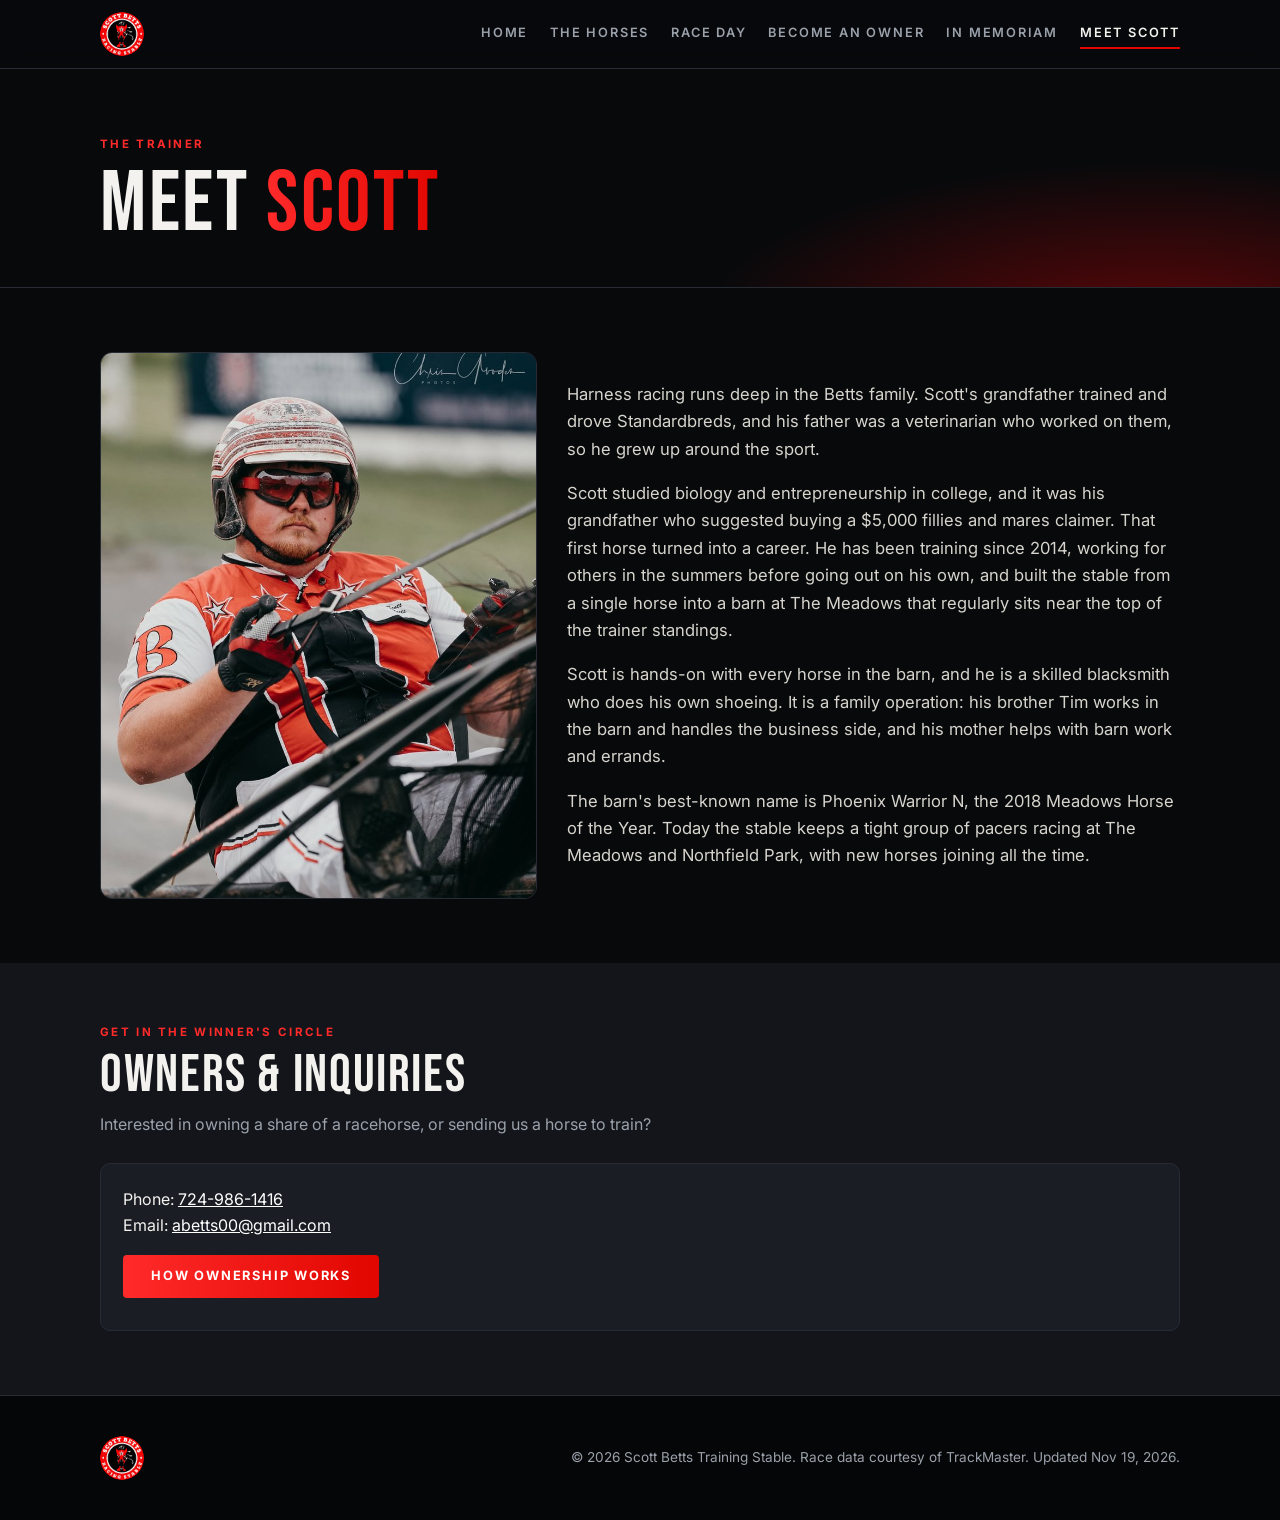
==== about.html @ 50eb7ccc "Daily update: Punchin Preacher 8th at The Meadows (11/18); purses for 1 starts" ====
<!doctype html>
<html lang="en"><head>
<meta charset="utf-8"><meta name="viewport" content="width=device-width,initial-scale=1">
<title>Meet Scott | Scott Betts Training Stable</title>
<meta name="description" content="Home of 2018 Meadows Horse of the Year Phoenix Warrior N">
<meta name="theme-color" content="#08090b">
<link rel="preconnect" href="https://fonts.googleapis.com"><link rel="preconnect" href="https://fonts.gstatic.com" crossorigin>
<link href="https://fonts.googleapis.com/css2?family=Bebas+Neue&family=Inter:wght@400;600;700;800&display=swap" rel="stylesheet">
<link rel="stylesheet" href="style.css">
</head><body>
<header class="site"><div class="wrap"><a class="brand" href="index.html"><img src="logo.png" alt="Scott Betts Training Stable"></a><nav><a href="index.html" class="">Home</a><a href="horses.html" class="">The Horses</a><a href="racing.html" class="">Race Day</a><a href="owners.html" class="">Become an Owner</a><a href="memoriam.html" class="">In Memoriam</a><a href="about.html" class="on">Meet Scott</a></nav></div></header>

<div class="page-head"><div class="wrap"><div class="eyebrow">The trainer</div><h1>Meet <span class="grad">Scott</span></h1></div></div>
<section><div class="wrap about">
<div class="photo"><img src="scott.jpg" alt="Scott Betts"></div>
<div class="story"><p>Harness racing runs deep in the Betts family. Scott&#x27;s grandfather trained and drove Standardbreds, and his father was a veterinarian who worked on them, so he grew up around the sport.</p><p>Scott studied biology and entrepreneurship in college, and it was his grandfather who suggested buying a $5,000 fillies and mares claimer. That first horse turned into a career. He has been training since 2014, working for others in the summers before going out on his own, and built the stable from a single horse into a barn at The Meadows that regularly sits near the top of the trainer standings.</p><p>Scott is hands-on with every horse in the barn, and he is a skilled blacksmith who does his own shoeing. It is a family operation: his brother Tim works in the barn and handles the business side, and his mother helps with barn work and errands.</p><p>The barn&#x27;s best-known name is Phoenix Warrior N, the 2018 Meadows Horse of the Year. Today the stable keeps a tight group of pacers racing at The Meadows and Northfield Park, with new horses joining all the time.</p></div>
</div></section><section class="alt"><div class="wrap"><div class="eyebrow">Get in the winner's circle</div><h2>Owners &amp; Inquiries</h2><p class="sub">Interested in owning a share of a racehorse, or sending us a horse to train?</p><div class="card">Phone: <a href="tel:724-986-1416">724-986-1416</a><br>Email: <a href="mailto:abetts00@gmail.com">abetts00@gmail.com</a><p style="margin:16px 0 0"><a class="btn" href="owners.html">How ownership works</a></p></div></div></section>
<footer><div class="wrap"><a class="brand" href="index.html"><img src="logo.png" alt="Scott Betts Training Stable"></a><div>&copy; 2026 Scott Betts Training Stable. Race data courtesy of TrackMaster. Updated Nov 19, 2026.</div></div></footer>
</body></html>
---- style.css ----
:root{--bg:#08090b;--panel:#13151a;--panel2:#1a1d24;--line:#272b34;--text:#f3f2ee;--mute:#9aa1ab;--gold:#ffffff;--flame:#e10600;--flame2:#ff2a2a}*{box-sizing:border-box}html{scroll-behavior:smooth}body{margin:0;background:var(--bg);color:var(--text);font:16px/1.65 Inter,system-ui,sans-serif;-webkit-font-smoothing:antialiased}a{color:var(--gold)}img{max-width:100%}.wrap{max-width:1120px;margin:0 auto;padding:0 20px}h1,h2,h3,.disp{font-family:'Bebas Neue',Impact,sans-serif;font-weight:400;text-transform:uppercase;letter-spacing:.03em;line-height:1}.grad{background:linear-gradient(90deg,var(--flame2),var(--flame));-webkit-background-clip:text;background-clip:text;color:transparent}header.site{position:sticky;top:0;z-index:50;background:rgba(8,9,11,.82);backdrop-filter:blur(10px);border-bottom:1px solid var(--line)}header.site .wrap{display:flex;flex-wrap:wrap;align-items:center;gap:10px 26px;padding:12px 20px}.brand{display:flex;align-items:center;gap:10px;text-decoration:none;color:var(--text);font:400 1.7rem/1 'Bebas Neue',Impact,sans-serif;letter-spacing:.05em;text-transform:uppercase}.brand img{height:44px;width:auto;display:block}.brand b{color:var(--flame2);font-weight:400}nav{display:flex;flex-wrap:wrap;gap:4px 22px;margin-left:auto}nav a{color:var(--mute);text-decoration:none;font:600 .8rem/1 Inter,sans-serif;letter-spacing:.14em;text-transform:uppercase;padding:8px 0;border-bottom:2px solid transparent}nav a:hover,nav a.on{color:var(--text);border-color:var(--flame)}.soc{display:flex;gap:10px}.soc a{display:grid;place-items:center;width:34px;height:34px;border:1px solid var(--line);border-radius:50%;color:var(--text);transition:.2s}.soc a:hover{background:var(--flame);border-color:var(--flame);transform:translateY(-2px)}.soc svg{width:16px;height:16px;fill:currentColor}.hero{position:relative;overflow:hidden;padding:96px 0 84px;background:radial-gradient(900px 420px at 85% 105%,rgba(254,0,2,.45),transparent 65%),radial-gradient(600px 300px at 0% 0%,rgba(254,0,2,.12),transparent 70%),var(--bg)}.hero:before{content:'';position:absolute;inset:0;background:repeating-linear-gradient(115deg,transparent 0 46px,rgba(255,255,255,.035) 46px 48px);pointer-events:none}.hero .wrap{position:relative}.badge{display:inline-block;border:1px solid var(--gold);color:var(--gold);padding:7px 14px;border-radius:99px;font:700 .72rem/1 Inter,sans-serif;letter-spacing:.18em;text-transform:uppercase;margin-bottom:22px}.hero h1{font-size:clamp(3.4rem,11vw,8.2rem);margin:0 0 16px}.hero p.tag{font-size:clamp(1.05rem,2.2vw,1.35rem);color:#d6d4cd;max-width:640px;margin:0 0 30px}.btn{display:inline-block;background:linear-gradient(90deg,var(--flame2),var(--flame));color:#fff;padding:15px 28px;border-radius:4px;text-decoration:none;font:700 .8rem/1 Inter,sans-serif;letter-spacing:.14em;text-transform:uppercase;margin:0 10px 10px 0;transition:.2s}.btn:hover{transform:translateY(-2px);box-shadow:0 8px 28px rgba(254,0,2,.4)}.btn.alt{background:transparent;border:1.5px solid var(--text);color:var(--text)}.btn.alt:hover{box-shadow:none;background:var(--text);color:var(--bg)}.stats{background:var(--panel);border-top:1px solid var(--line);border-bottom:1px solid var(--line)}.stats .wrap{display:grid;grid-template-columns:repeat(2,1fr)}@media(min-width:720px){.stats .wrap{grid-template-columns:repeat(4,1fr)}}.stat{padding:28px 10px;text-align:center;border-left:1px solid var(--line)}.stat:first-child{border-left:0}.stat b{display:block;font:400 3.2rem/1 'Bebas Neue',Impact,sans-serif;color:var(--gold)}.stat span{font:600 .7rem/1 Inter,sans-serif;letter-spacing:.18em;text-transform:uppercase;color:var(--mute)}section{padding:64px 0}section.alt{background:var(--panel)}.eyebrow{font:700 .72rem/1 Inter,sans-serif;letter-spacing:.2em;text-transform:uppercase;color:var(--flame2);margin-bottom:10px}section h2{font-size:clamp(2.2rem,5vw,3.4rem);margin:0 0 8px}.sub{color:var(--mute);margin:0 0 26px;max-width:640px}.card{background:var(--panel);border:1px solid var(--line);border-radius:10px;padding:22px}section.alt .card{background:var(--panel2)}.scroll{overflow-x:auto;border:1px solid var(--line);border-radius:10px}table{width:100%;border-collapse:collapse;font-size:.92rem;min-width:640px}th{font:700 .66rem/1 Inter,sans-serif;letter-spacing:.16em;text-transform:uppercase;color:var(--mute);text-align:left;padding:14px 14px;background:var(--panel);border-bottom:1px solid var(--line)}td{padding:13px 14px;border-bottom:1px solid var(--line);vertical-align:top}tr:last-child td{border-bottom:0}tr.win td{background:rgba(254,0,2,.07)}tr.win td:first-child{box-shadow:inset 3px 0 0 var(--gold)}.pill{display:inline-block;font:800 .72rem/1 Inter,sans-serif;padding:5px 9px;border-radius:4px;background:var(--panel2);border:1px solid var(--line);color:var(--text)}.pill.w{background:var(--gold);border-color:var(--gold);color:#000}.pill.x{color:var(--mute)}.cols{display:grid;gap:34px;grid-template-columns:1fr}@media(min-width:900px){.cols{grid-template-columns:2fr 1fr}}.grid{display:grid;gap:18px;grid-template-columns:repeat(auto-fill,minmax(290px,1fr))}.horse{position:relative;overflow:hidden;transition:.2s}.horse:hover{transform:translateY(-3px);border-color:var(--flame)}.horse h3{margin:0 0 4px;font-size:2rem}.horse .pedi{color:var(--mute);font-size:.88rem;margin-bottom:14px}.rec{display:flex;gap:18px;flex-wrap:wrap;margin:10px 0}.rec div{min-width:46px}.rec b{display:block;font:400 1.9rem/1 'Bebas Neue',Impact,sans-serif;color:var(--text)}.rec span{font:700 .62rem/1 Inter,sans-serif;letter-spacing:.14em;text-transform:uppercase;color:var(--mute)}.last{font-size:.86rem;color:var(--mute);border-top:1px solid var(--line);padding-top:12px;margin-top:12px}.new{display:inline-block;background:var(--flame);color:#fff;font:800 .62rem/1 Inter,sans-serif;letter-spacing:.14em;text-transform:uppercase;padding:5px 8px;border-radius:3px;margin-bottom:10px}.about{display:grid;gap:30px;grid-template-columns:1fr;align-items:center}@media(min-width:820px){.about{grid-template-columns:1fr 1.4fr}}.photo{aspect-ratio:4/5;border-radius:12px;border:1px solid var(--line);background:radial-gradient(circle at 70% 90%,rgba(254,0,2,.5),transparent 60%),var(--panel2);display:grid;place-items:center;font:400 7rem/1 'Bebas Neue',Impact,sans-serif;color:rgba(255,255,255,.14);overflow:hidden}.photo img{width:100%;height:100%;object-fit:cover}.story p{color:#d6d4cd;font-size:1.04rem}.vids{display:grid;gap:18px;grid-template-columns:repeat(auto-fill,minmax(320px,1fr))}.vid{aspect-ratio:16/9;border:0;width:100%;border-radius:10px;background:#000}.wins{display:grid;gap:16px;grid-template-columns:repeat(auto-fill,minmax(260px,1fr))}.win-card{border-top:3px solid var(--gold)}.win-card h3{font-size:1.7rem;margin:0 0 4px}.win-card .m{color:var(--mute);font-size:.86rem;margin-bottom:12px}.win-card .t{font:400 2rem/1 'Bebas Neue',Impact,sans-serif;color:var(--gold)}.play{display:inline-block;margin-top:12px;font:800 .72rem/1 Inter,sans-serif;letter-spacing:.14em;text-transform:uppercase;text-decoration:none;color:var(--text);border:1px solid var(--flame);padding:10px 14px;border-radius:4px}.play:hover{background:var(--flame)}.page-head{padding:70px 0 40px;background:radial-gradient(700px 260px at 90% 120%,rgba(254,0,2,.35),transparent 65%),var(--bg);border-bottom:1px solid var(--line)}.page-head h1{font-size:clamp(3rem,8vw,5.4rem);margin:0}.note{font-size:.88rem;color:var(--mute)}footer{border-top:1px solid var(--line);background:#050607;padding:40px 0;color:var(--mute);font-size:.85rem}footer .wrap{display:flex;flex-wrap:wrap;gap:16px 30px;align-items:center;justify-content:space-between}footer .brand{font-size:1.4rem}.page-head.memorial{text-align:center;background:radial-gradient(700px 260px at 50% 130%,rgba(254,0,2,.28),transparent 65%),var(--bg)}.brand img{border-radius:50%}.sf{position:relative;padding:7px;margin-bottom:14px;border-radius:13px}.sf>img,.sf>video,.sf>.sf-ph{position:relative;z-index:1}.sf svg{position:absolute;inset:3.5px;width:calc(100% - 7px);height:calc(100% - 7px);overflow:visible;pointer-events:none;z-index:2}.sf rect{x:0;y:0;width:100%;height:100%;rx:10px;fill:none;stroke-width:7}.sf-track{stroke:var(--line)}.sf-fill{stroke:var(--flame2);stroke-dasharray:var(--p) 100;stroke-linecap:round;filter:drop-shadow(0 0 6px rgba(255,42,42,.55))}.sf.sold .sf-fill{display:none}.sf-tag{position:absolute;z-index:3;top:16px;right:16px;background:var(--flame);color:#fff;text-decoration:none;font:800 .66rem/1 Inter,sans-serif;letter-spacing:.14em;text-transform:uppercase;padding:7px 10px;border-radius:3px;box-shadow:0 4px 14px rgba(0,0,0,.45)}.sf-tag:hover{background:var(--flame2)}.sf.sold .sf-tag{background:var(--panel2);color:var(--mute);border:1px solid var(--line)}.sf-ph{aspect-ratio:4/3;border-radius:8px;display:grid;place-items:center;background:radial-gradient(circle at 70% 90%,rgba(254,0,2,.45),transparent 60%),var(--panel2);font:400 4.6rem/1 'Bebas Neue',Impact,sans-serif;color:rgba(255,255,255,.18)}.sf-legend{display:flex;gap:14px;align-items:center;background:var(--panel);border:1px solid var(--line);border-radius:10px;padding:14px 18px;margin:-8px 0 24px;font-size:.92rem;color:#d6d4cd;max-width:760px}.sf-key{flex:none;width:34px;height:34px;border-radius:7px;background:conic-gradient(var(--flame2) 0 40%,var(--line) 0);-webkit-mask:linear-gradient(#000 0 0) content-box,linear-gradient(#000 0 0);-webkit-mask-composite:xor;mask-composite:exclude;padding:5px}
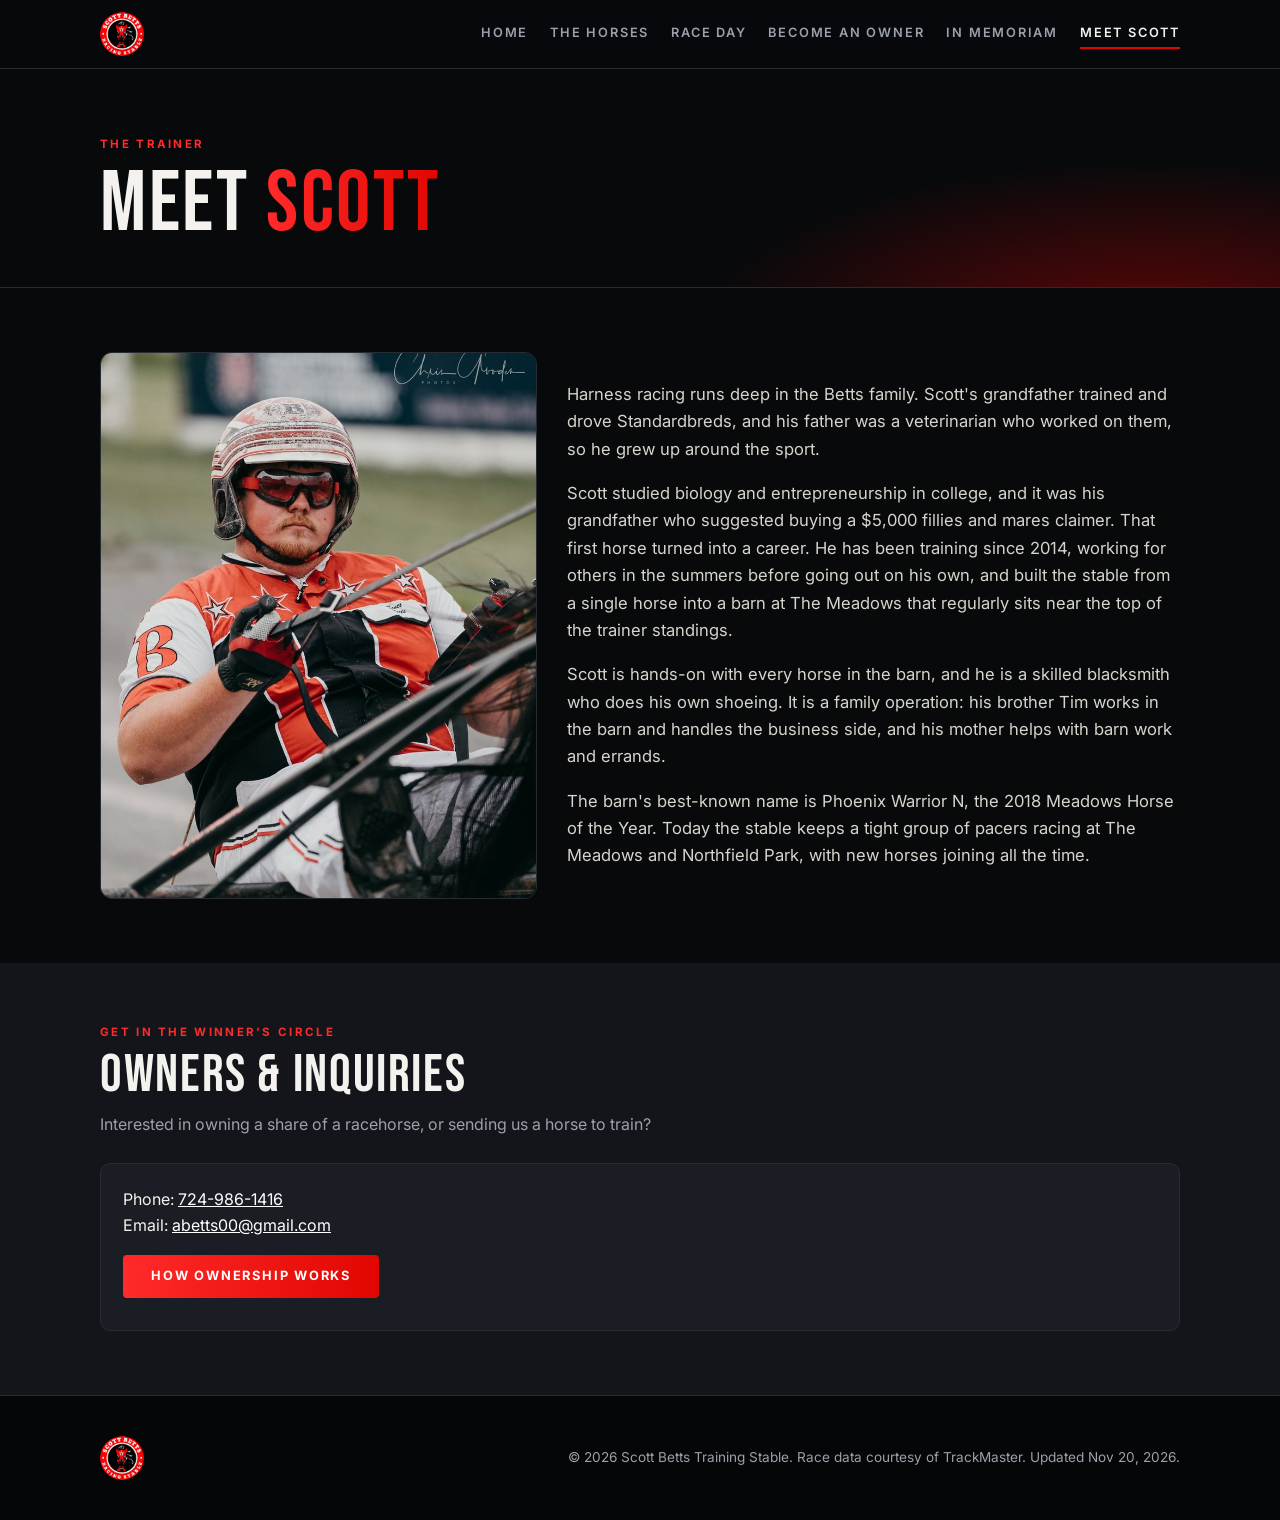
==== commit f47b3033: "Daily update: Looks Like Moni 7th at The Meadows (11/19); Redwhite N Goo Scratched at The Meadows (1" ====
--- a/about.html
+++ b/about.html
@@ -15,5 +15,5 @@
 <div class="photo"><img src="scott.jpg" alt="Scott Betts"></div>
 <div class="story"><p>Harness racing runs deep in the Betts family. Scott&#x27;s grandfather trained and drove Standardbreds, and his father was a veterinarian who worked on them, so he grew up around the sport.</p><p>Scott studied biology and entrepreneurship in college, and it was his grandfather who suggested buying a $5,000 fillies and mares claimer. That first horse turned into a career. He has been training since 2014, working for others in the summers before going out on his own, and built the stable from a single horse into a barn at The Meadows that regularly sits near the top of the trainer standings.</p><p>Scott is hands-on with every horse in the barn, and he is a skilled blacksmith who does his own shoeing. It is a family operation: his brother Tim works in the barn and handles the business side, and his mother helps with barn work and errands.</p><p>The barn&#x27;s best-known name is Phoenix Warrior N, the 2018 Meadows Horse of the Year. Today the stable keeps a tight group of pacers racing at The Meadows and Northfield Park, with new horses joining all the time.</p></div>
 </div></section><section class="alt"><div class="wrap"><div class="eyebrow">Get in the winner's circle</div><h2>Owners &amp; Inquiries</h2><p class="sub">Interested in owning a share of a racehorse, or sending us a horse to train?</p><div class="card">Phone: <a href="tel:724-986-1416">724-986-1416</a><br>Email: <a href="mailto:abetts00@gmail.com">abetts00@gmail.com</a><p style="margin:16px 0 0"><a class="btn" href="owners.html">How ownership works</a></p></div></div></section>
-<footer><div class="wrap"><a class="brand" href="index.html"><img src="logo.png" alt="Scott Betts Training Stable"></a><div>&copy; 2026 Scott Betts Training Stable. Race data courtesy of TrackMaster. Updated Nov 19, 2026.</div></div></footer>
+<footer><div class="wrap"><a class="brand" href="index.html"><img src="logo.png" alt="Scott Betts Training Stable"></a><div>&copy; 2026 Scott Betts Training Stable. Race data courtesy of TrackMaster. Updated Nov 20, 2026.</div></div></footer>
 </body></html>
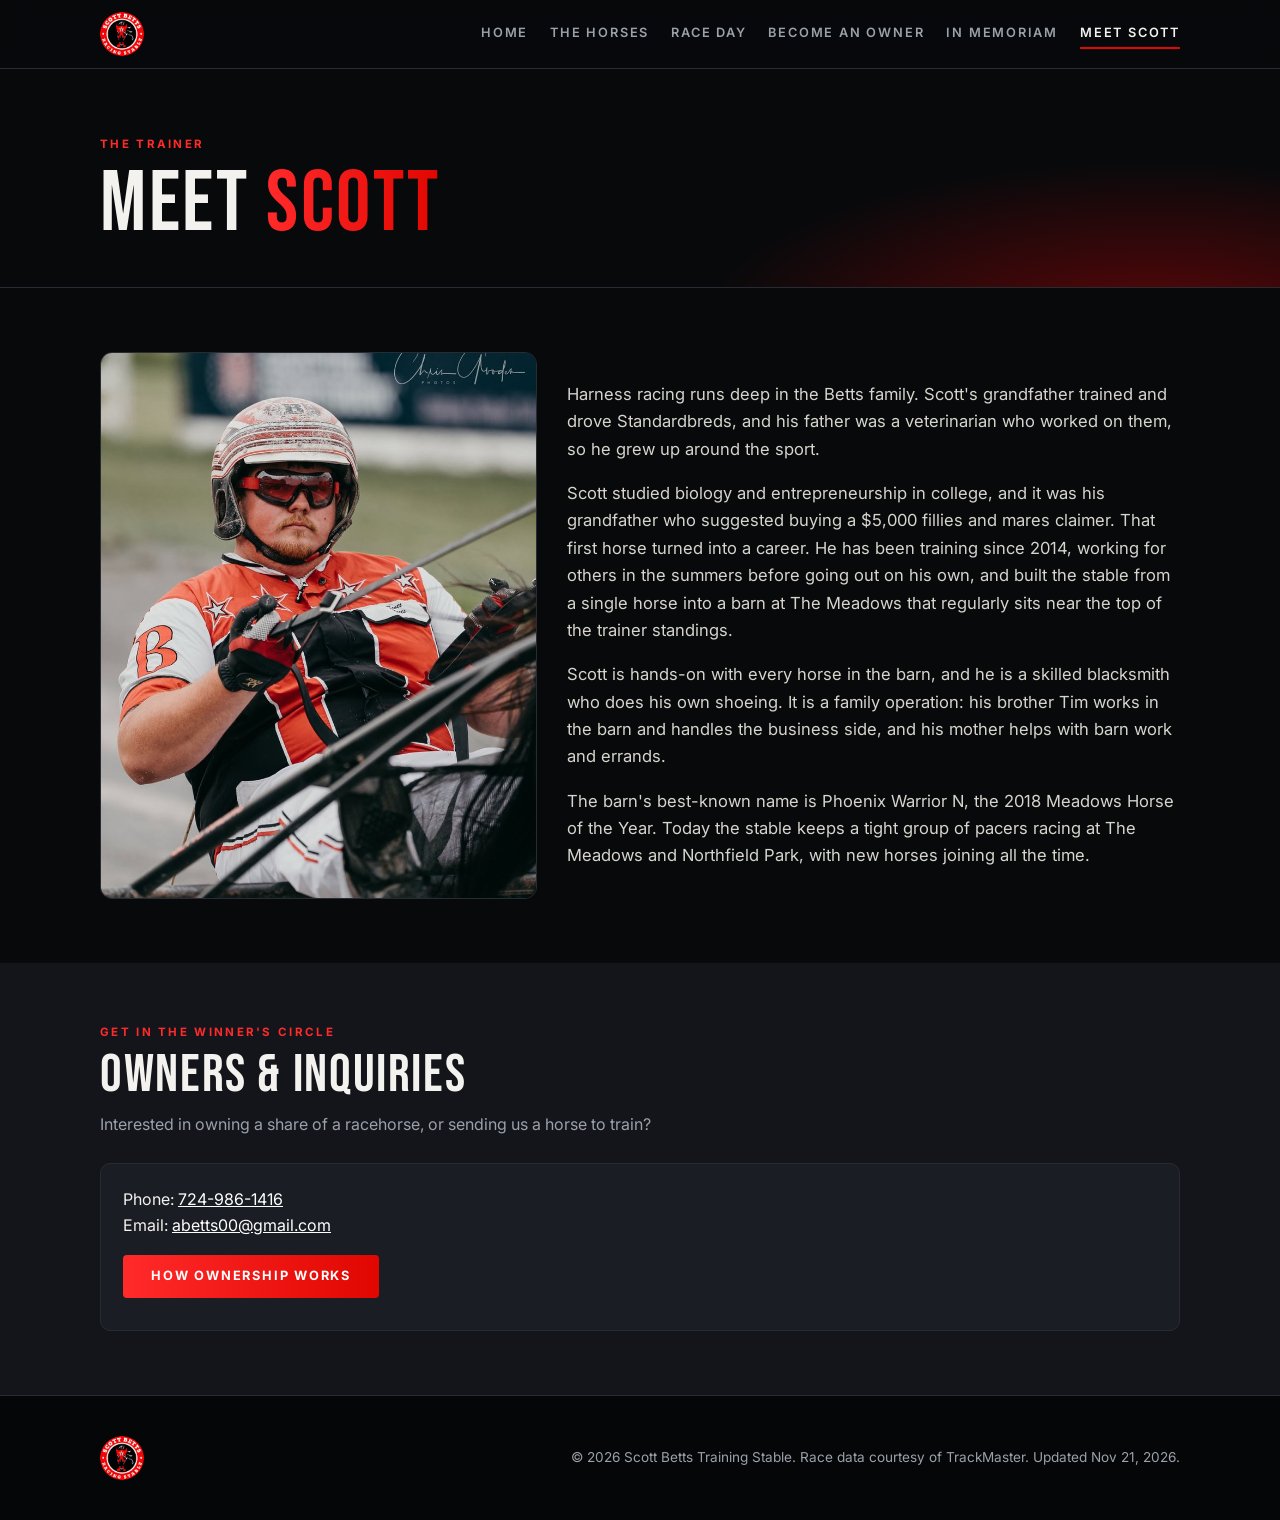
==== commit 2b545861: "Daily update: Three Way Action 4th at The Meadows (11/20); purses for 1 starts" ====
--- a/about.html
+++ b/about.html
@@ -15,5 +15,5 @@
 <div class="photo"><img src="scott.jpg" alt="Scott Betts"></div>
 <div class="story"><p>Harness racing runs deep in the Betts family. Scott&#x27;s grandfather trained and drove Standardbreds, and his father was a veterinarian who worked on them, so he grew up around the sport.</p><p>Scott studied biology and entrepreneurship in college, and it was his grandfather who suggested buying a $5,000 fillies and mares claimer. That first horse turned into a career. He has been training since 2014, working for others in the summers before going out on his own, and built the stable from a single horse into a barn at The Meadows that regularly sits near the top of the trainer standings.</p><p>Scott is hands-on with every horse in the barn, and he is a skilled blacksmith who does his own shoeing. It is a family operation: his brother Tim works in the barn and handles the business side, and his mother helps with barn work and errands.</p><p>The barn&#x27;s best-known name is Phoenix Warrior N, the 2018 Meadows Horse of the Year. Today the stable keeps a tight group of pacers racing at The Meadows and Northfield Park, with new horses joining all the time.</p></div>
 </div></section><section class="alt"><div class="wrap"><div class="eyebrow">Get in the winner's circle</div><h2>Owners &amp; Inquiries</h2><p class="sub">Interested in owning a share of a racehorse, or sending us a horse to train?</p><div class="card">Phone: <a href="tel:724-986-1416">724-986-1416</a><br>Email: <a href="mailto:abetts00@gmail.com">abetts00@gmail.com</a><p style="margin:16px 0 0"><a class="btn" href="owners.html">How ownership works</a></p></div></div></section>
-<footer><div class="wrap"><a class="brand" href="index.html"><img src="logo.png" alt="Scott Betts Training Stable"></a><div>&copy; 2026 Scott Betts Training Stable. Race data courtesy of TrackMaster. Updated Nov 20, 2026.</div></div></footer>
+<footer><div class="wrap"><a class="brand" href="index.html"><img src="logo.png" alt="Scott Betts Training Stable"></a><div>&copy; 2026 Scott Betts Training Stable. Race data courtesy of TrackMaster. Updated Nov 21, 2026.</div></div></footer>
 </body></html>
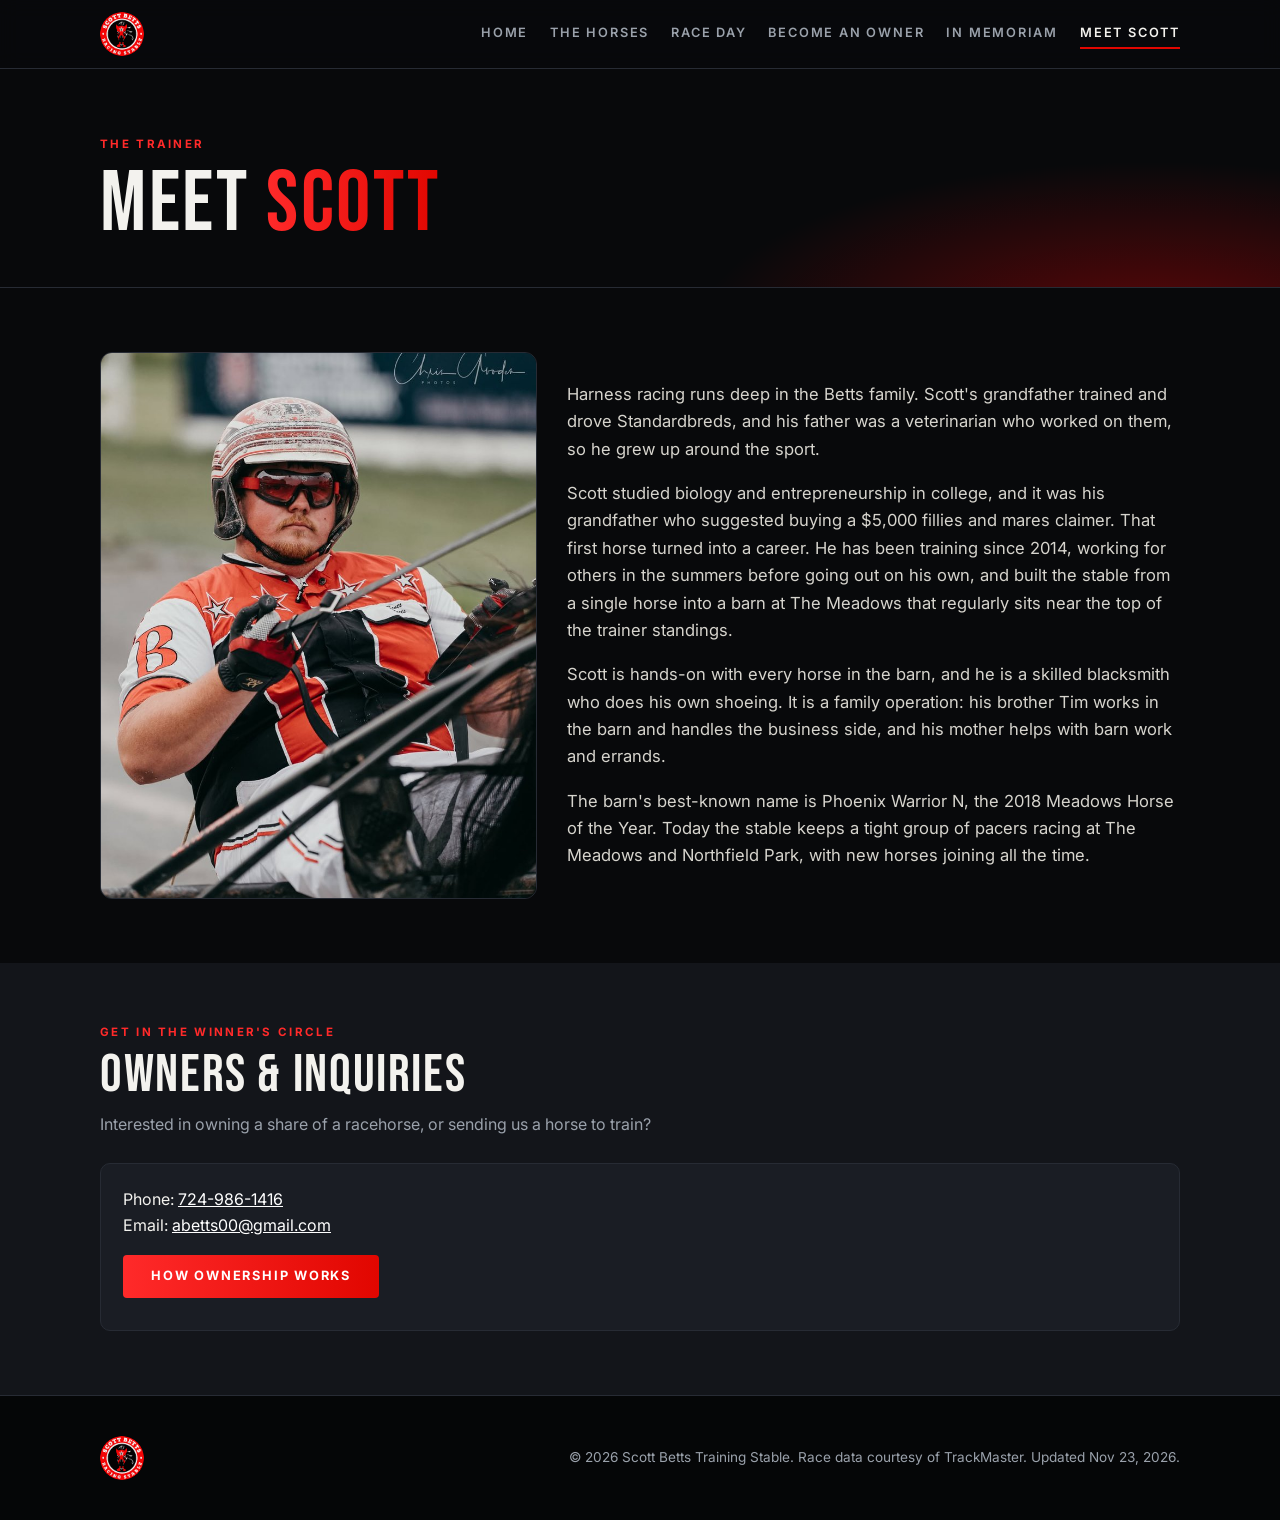
==== commit f7b722e9: "Daily update: Ella Jo 7th at Northfield Park (11/22); cleared past entries; purses for 1 starts" ====
--- a/about.html
+++ b/about.html
@@ -15,5 +15,5 @@
 <div class="photo"><img src="scott.jpg" alt="Scott Betts"></div>
 <div class="story"><p>Harness racing runs deep in the Betts family. Scott&#x27;s grandfather trained and drove Standardbreds, and his father was a veterinarian who worked on them, so he grew up around the sport.</p><p>Scott studied biology and entrepreneurship in college, and it was his grandfather who suggested buying a $5,000 fillies and mares claimer. That first horse turned into a career. He has been training since 2014, working for others in the summers before going out on his own, and built the stable from a single horse into a barn at The Meadows that regularly sits near the top of the trainer standings.</p><p>Scott is hands-on with every horse in the barn, and he is a skilled blacksmith who does his own shoeing. It is a family operation: his brother Tim works in the barn and handles the business side, and his mother helps with barn work and errands.</p><p>The barn&#x27;s best-known name is Phoenix Warrior N, the 2018 Meadows Horse of the Year. Today the stable keeps a tight group of pacers racing at The Meadows and Northfield Park, with new horses joining all the time.</p></div>
 </div></section><section class="alt"><div class="wrap"><div class="eyebrow">Get in the winner's circle</div><h2>Owners &amp; Inquiries</h2><p class="sub">Interested in owning a share of a racehorse, or sending us a horse to train?</p><div class="card">Phone: <a href="tel:724-986-1416">724-986-1416</a><br>Email: <a href="mailto:abetts00@gmail.com">abetts00@gmail.com</a><p style="margin:16px 0 0"><a class="btn" href="owners.html">How ownership works</a></p></div></div></section>
-<footer><div class="wrap"><a class="brand" href="index.html"><img src="logo.png" alt="Scott Betts Training Stable"></a><div>&copy; 2026 Scott Betts Training Stable. Race data courtesy of TrackMaster. Updated Nov 21, 2026.</div></div></footer>
+<footer><div class="wrap"><a class="brand" href="index.html"><img src="logo.png" alt="Scott Betts Training Stable"></a><div>&copy; 2026 Scott Betts Training Stable. Race data courtesy of TrackMaster. Updated Nov 23, 2026.</div></div></footer>
 </body></html>
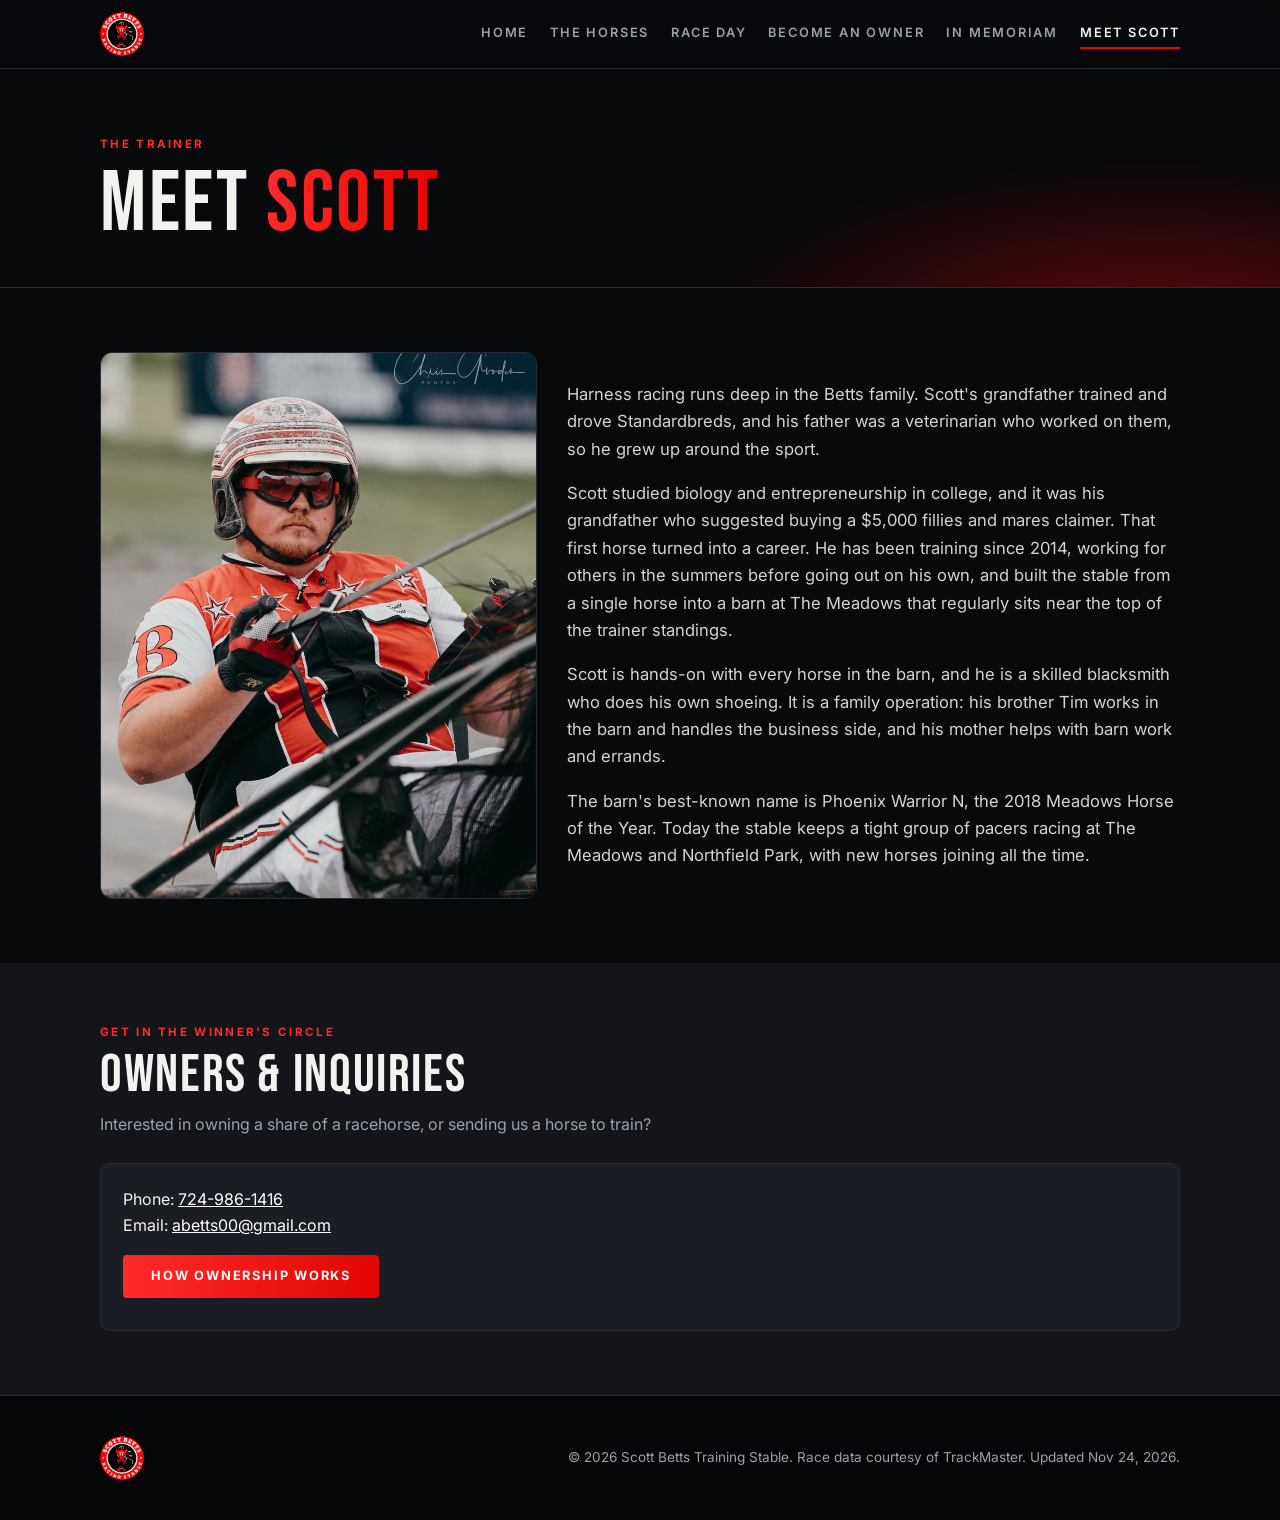
==== commit e27d0ef6: "Daily update: Looks Like Moni entered at The Meadows 11/27" ====
--- a/about.html
+++ b/about.html
@@ -15,5 +15,5 @@
 <div class="photo"><img src="scott.jpg" alt="Scott Betts"></div>
 <div class="story"><p>Harness racing runs deep in the Betts family. Scott&#x27;s grandfather trained and drove Standardbreds, and his father was a veterinarian who worked on them, so he grew up around the sport.</p><p>Scott studied biology and entrepreneurship in college, and it was his grandfather who suggested buying a $5,000 fillies and mares claimer. That first horse turned into a career. He has been training since 2014, working for others in the summers before going out on his own, and built the stable from a single horse into a barn at The Meadows that regularly sits near the top of the trainer standings.</p><p>Scott is hands-on with every horse in the barn, and he is a skilled blacksmith who does his own shoeing. It is a family operation: his brother Tim works in the barn and handles the business side, and his mother helps with barn work and errands.</p><p>The barn&#x27;s best-known name is Phoenix Warrior N, the 2018 Meadows Horse of the Year. Today the stable keeps a tight group of pacers racing at The Meadows and Northfield Park, with new horses joining all the time.</p></div>
 </div></section><section class="alt"><div class="wrap"><div class="eyebrow">Get in the winner's circle</div><h2>Owners &amp; Inquiries</h2><p class="sub">Interested in owning a share of a racehorse, or sending us a horse to train?</p><div class="card">Phone: <a href="tel:724-986-1416">724-986-1416</a><br>Email: <a href="mailto:abetts00@gmail.com">abetts00@gmail.com</a><p style="margin:16px 0 0"><a class="btn" href="owners.html">How ownership works</a></p></div></div></section>
-<footer><div class="wrap"><a class="brand" href="index.html"><img src="logo.png" alt="Scott Betts Training Stable"></a><div>&copy; 2026 Scott Betts Training Stable. Race data courtesy of TrackMaster. Updated Nov 23, 2026.</div></div></footer>
+<footer><div class="wrap"><a class="brand" href="index.html"><img src="logo.png" alt="Scott Betts Training Stable"></a><div>&copy; 2026 Scott Betts Training Stable. Race data courtesy of TrackMaster. Updated Nov 24, 2026.</div></div></footer>
 </body></html>
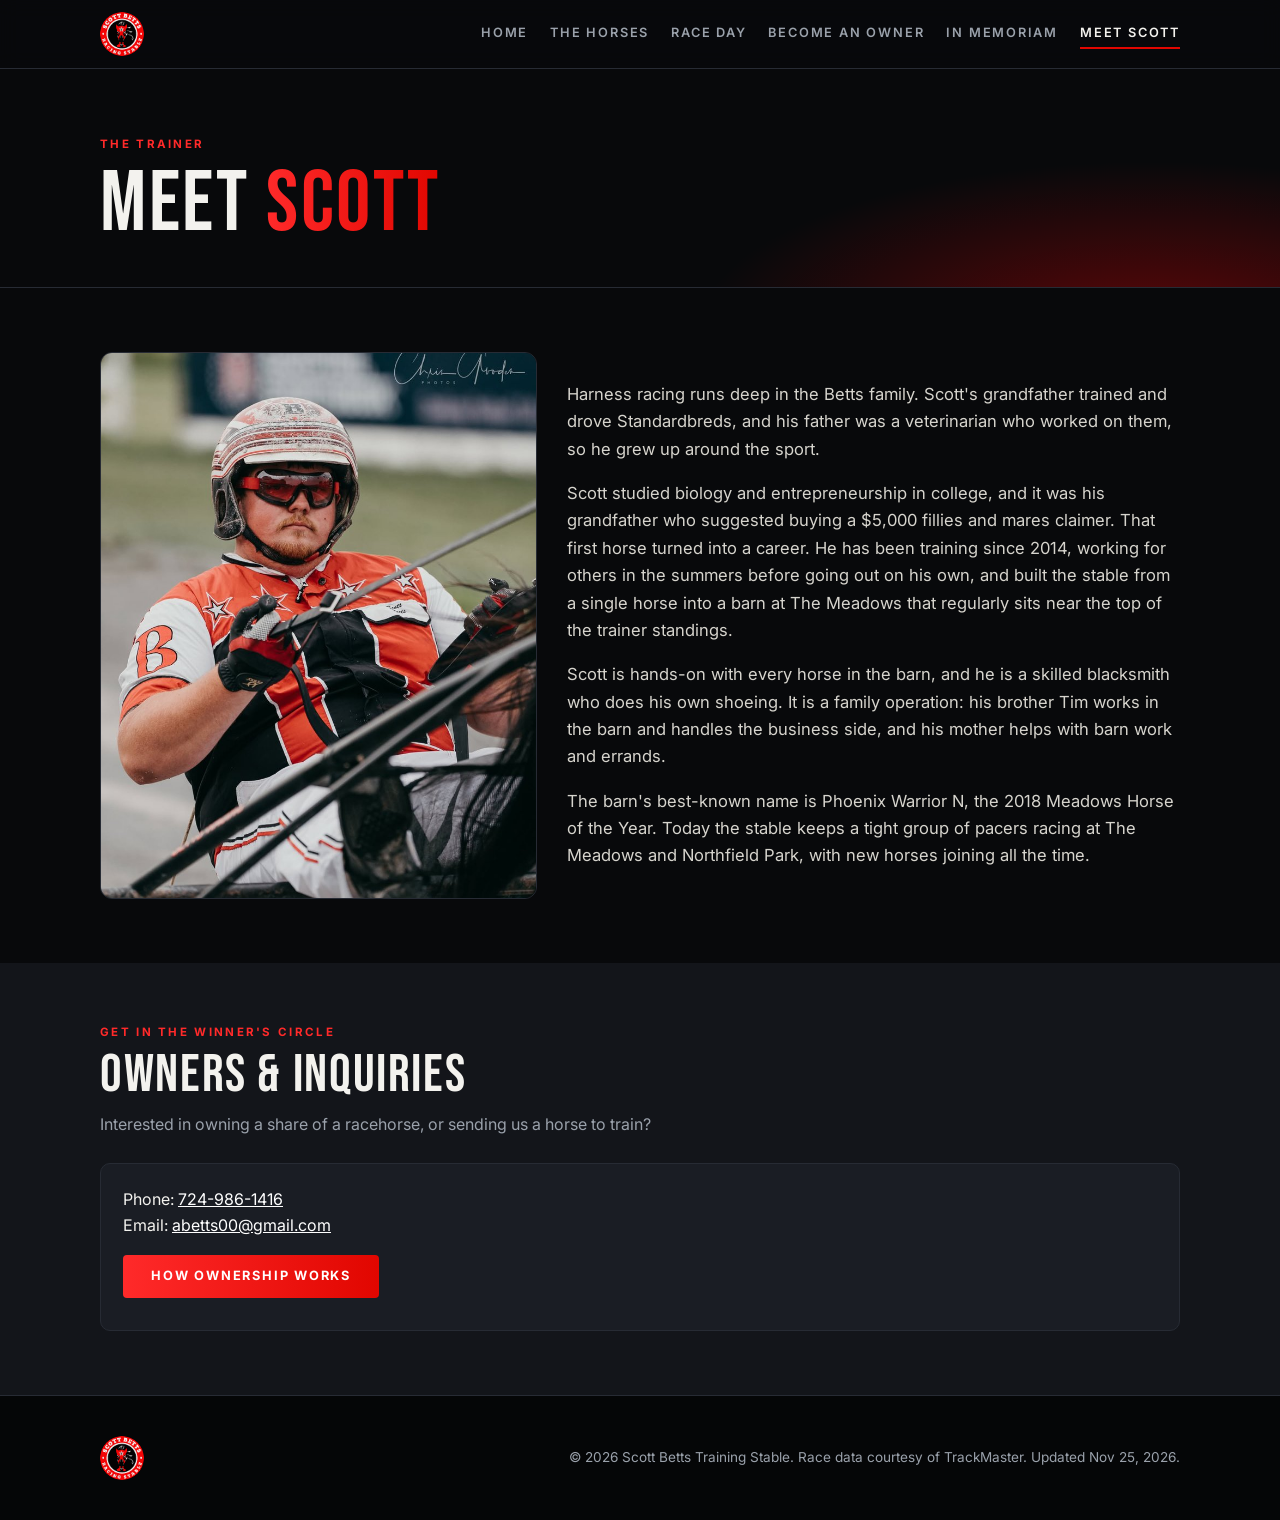
==== commit 85bf0a3c: "Daily update: Three Way Action entered at The Meadows 11/28; Ella Jo entered at Northfield Park 11/2" ====
--- a/about.html
+++ b/about.html
@@ -15,5 +15,5 @@
 <div class="photo"><img src="scott.jpg" alt="Scott Betts"></div>
 <div class="story"><p>Harness racing runs deep in the Betts family. Scott&#x27;s grandfather trained and drove Standardbreds, and his father was a veterinarian who worked on them, so he grew up around the sport.</p><p>Scott studied biology and entrepreneurship in college, and it was his grandfather who suggested buying a $5,000 fillies and mares claimer. That first horse turned into a career. He has been training since 2014, working for others in the summers before going out on his own, and built the stable from a single horse into a barn at The Meadows that regularly sits near the top of the trainer standings.</p><p>Scott is hands-on with every horse in the barn, and he is a skilled blacksmith who does his own shoeing. It is a family operation: his brother Tim works in the barn and handles the business side, and his mother helps with barn work and errands.</p><p>The barn&#x27;s best-known name is Phoenix Warrior N, the 2018 Meadows Horse of the Year. Today the stable keeps a tight group of pacers racing at The Meadows and Northfield Park, with new horses joining all the time.</p></div>
 </div></section><section class="alt"><div class="wrap"><div class="eyebrow">Get in the winner's circle</div><h2>Owners &amp; Inquiries</h2><p class="sub">Interested in owning a share of a racehorse, or sending us a horse to train?</p><div class="card">Phone: <a href="tel:724-986-1416">724-986-1416</a><br>Email: <a href="mailto:abetts00@gmail.com">abetts00@gmail.com</a><p style="margin:16px 0 0"><a class="btn" href="owners.html">How ownership works</a></p></div></div></section>
-<footer><div class="wrap"><a class="brand" href="index.html"><img src="logo.png" alt="Scott Betts Training Stable"></a><div>&copy; 2026 Scott Betts Training Stable. Race data courtesy of TrackMaster. Updated Nov 24, 2026.</div></div></footer>
+<footer><div class="wrap"><a class="brand" href="index.html"><img src="logo.png" alt="Scott Betts Training Stable"></a><div>&copy; 2026 Scott Betts Training Stable. Race data courtesy of TrackMaster. Updated Nov 25, 2026.</div></div></footer>
 </body></html>
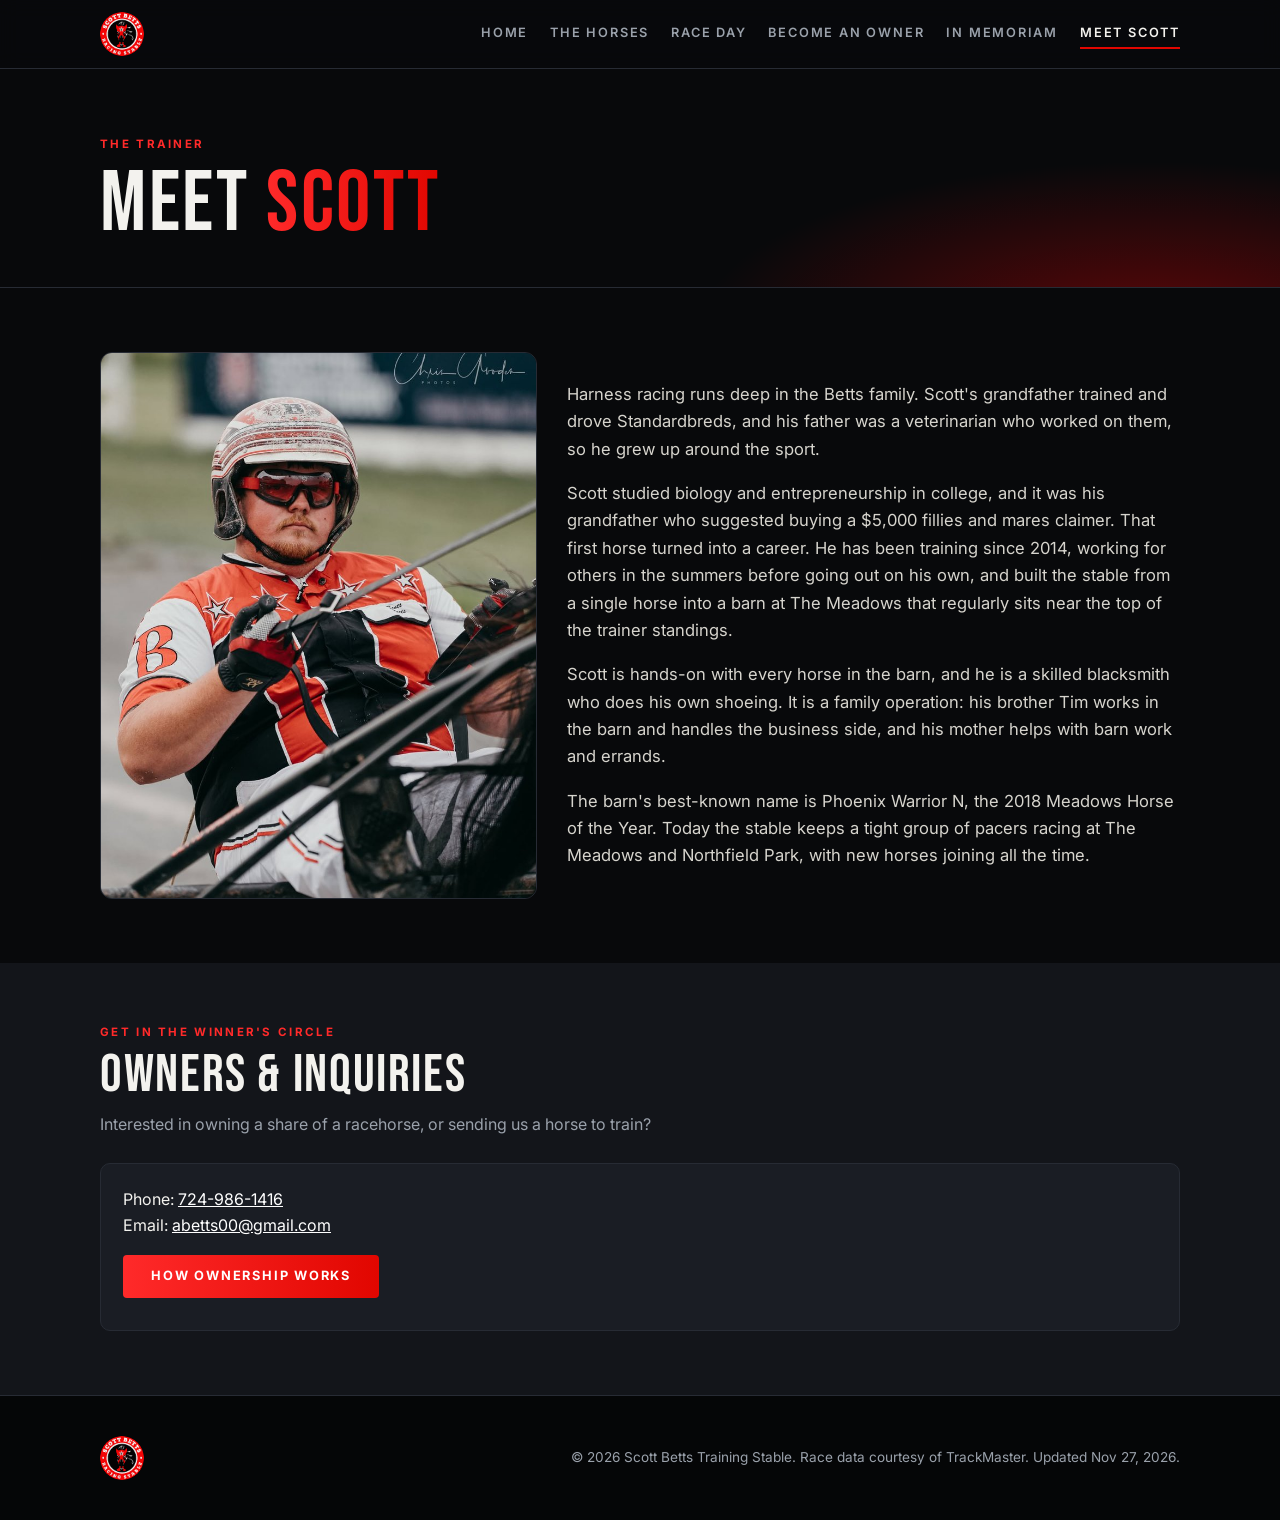
==== commit cba70606: "Daily update: Punchin Preacher entered at Northfield Park 12/1" ====
--- a/about.html
+++ b/about.html
@@ -15,5 +15,5 @@
 <div class="photo"><img src="scott.jpg" alt="Scott Betts"></div>
 <div class="story"><p>Harness racing runs deep in the Betts family. Scott&#x27;s grandfather trained and drove Standardbreds, and his father was a veterinarian who worked on them, so he grew up around the sport.</p><p>Scott studied biology and entrepreneurship in college, and it was his grandfather who suggested buying a $5,000 fillies and mares claimer. That first horse turned into a career. He has been training since 2014, working for others in the summers before going out on his own, and built the stable from a single horse into a barn at The Meadows that regularly sits near the top of the trainer standings.</p><p>Scott is hands-on with every horse in the barn, and he is a skilled blacksmith who does his own shoeing. It is a family operation: his brother Tim works in the barn and handles the business side, and his mother helps with barn work and errands.</p><p>The barn&#x27;s best-known name is Phoenix Warrior N, the 2018 Meadows Horse of the Year. Today the stable keeps a tight group of pacers racing at The Meadows and Northfield Park, with new horses joining all the time.</p></div>
 </div></section><section class="alt"><div class="wrap"><div class="eyebrow">Get in the winner's circle</div><h2>Owners &amp; Inquiries</h2><p class="sub">Interested in owning a share of a racehorse, or sending us a horse to train?</p><div class="card">Phone: <a href="tel:724-986-1416">724-986-1416</a><br>Email: <a href="mailto:abetts00@gmail.com">abetts00@gmail.com</a><p style="margin:16px 0 0"><a class="btn" href="owners.html">How ownership works</a></p></div></div></section>
-<footer><div class="wrap"><a class="brand" href="index.html"><img src="logo.png" alt="Scott Betts Training Stable"></a><div>&copy; 2026 Scott Betts Training Stable. Race data courtesy of TrackMaster. Updated Nov 25, 2026.</div></div></footer>
+<footer><div class="wrap"><a class="brand" href="index.html"><img src="logo.png" alt="Scott Betts Training Stable"></a><div>&copy; 2026 Scott Betts Training Stable. Race data courtesy of TrackMaster. Updated Nov 27, 2026.</div></div></footer>
 </body></html>
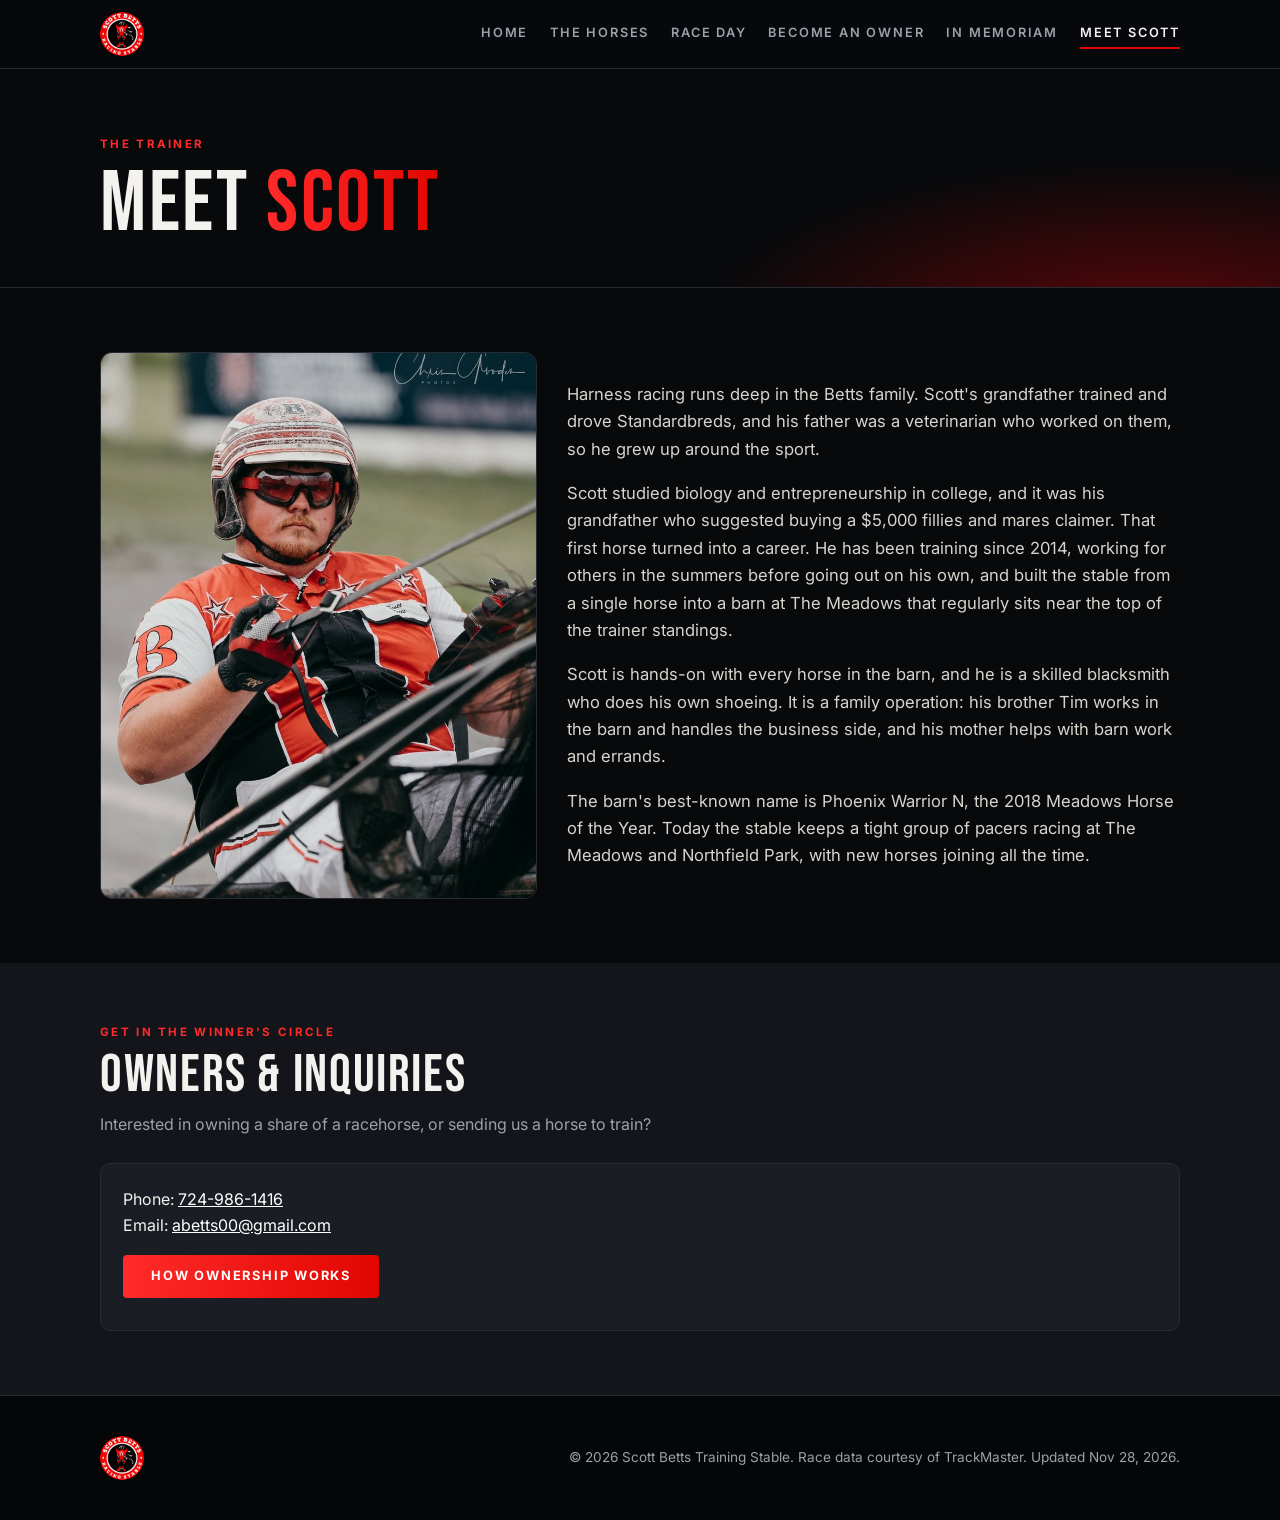
==== commit 3a6f1781: "Daily update: Looks Like Moni 1st at The Meadows (11/27); purses for 1 starts" ====
--- a/about.html
+++ b/about.html
@@ -15,5 +15,5 @@
 <div class="photo"><img src="scott.jpg" alt="Scott Betts"></div>
 <div class="story"><p>Harness racing runs deep in the Betts family. Scott&#x27;s grandfather trained and drove Standardbreds, and his father was a veterinarian who worked on them, so he grew up around the sport.</p><p>Scott studied biology and entrepreneurship in college, and it was his grandfather who suggested buying a $5,000 fillies and mares claimer. That first horse turned into a career. He has been training since 2014, working for others in the summers before going out on his own, and built the stable from a single horse into a barn at The Meadows that regularly sits near the top of the trainer standings.</p><p>Scott is hands-on with every horse in the barn, and he is a skilled blacksmith who does his own shoeing. It is a family operation: his brother Tim works in the barn and handles the business side, and his mother helps with barn work and errands.</p><p>The barn&#x27;s best-known name is Phoenix Warrior N, the 2018 Meadows Horse of the Year. Today the stable keeps a tight group of pacers racing at The Meadows and Northfield Park, with new horses joining all the time.</p></div>
 </div></section><section class="alt"><div class="wrap"><div class="eyebrow">Get in the winner's circle</div><h2>Owners &amp; Inquiries</h2><p class="sub">Interested in owning a share of a racehorse, or sending us a horse to train?</p><div class="card">Phone: <a href="tel:724-986-1416">724-986-1416</a><br>Email: <a href="mailto:abetts00@gmail.com">abetts00@gmail.com</a><p style="margin:16px 0 0"><a class="btn" href="owners.html">How ownership works</a></p></div></div></section>
-<footer><div class="wrap"><a class="brand" href="index.html"><img src="logo.png" alt="Scott Betts Training Stable"></a><div>&copy; 2026 Scott Betts Training Stable. Race data courtesy of TrackMaster. Updated Nov 27, 2026.</div></div></footer>
+<footer><div class="wrap"><a class="brand" href="index.html"><img src="logo.png" alt="Scott Betts Training Stable"></a><div>&copy; 2026 Scott Betts Training Stable. Race data courtesy of TrackMaster. Updated Nov 28, 2026.</div></div></footer>
 </body></html>
